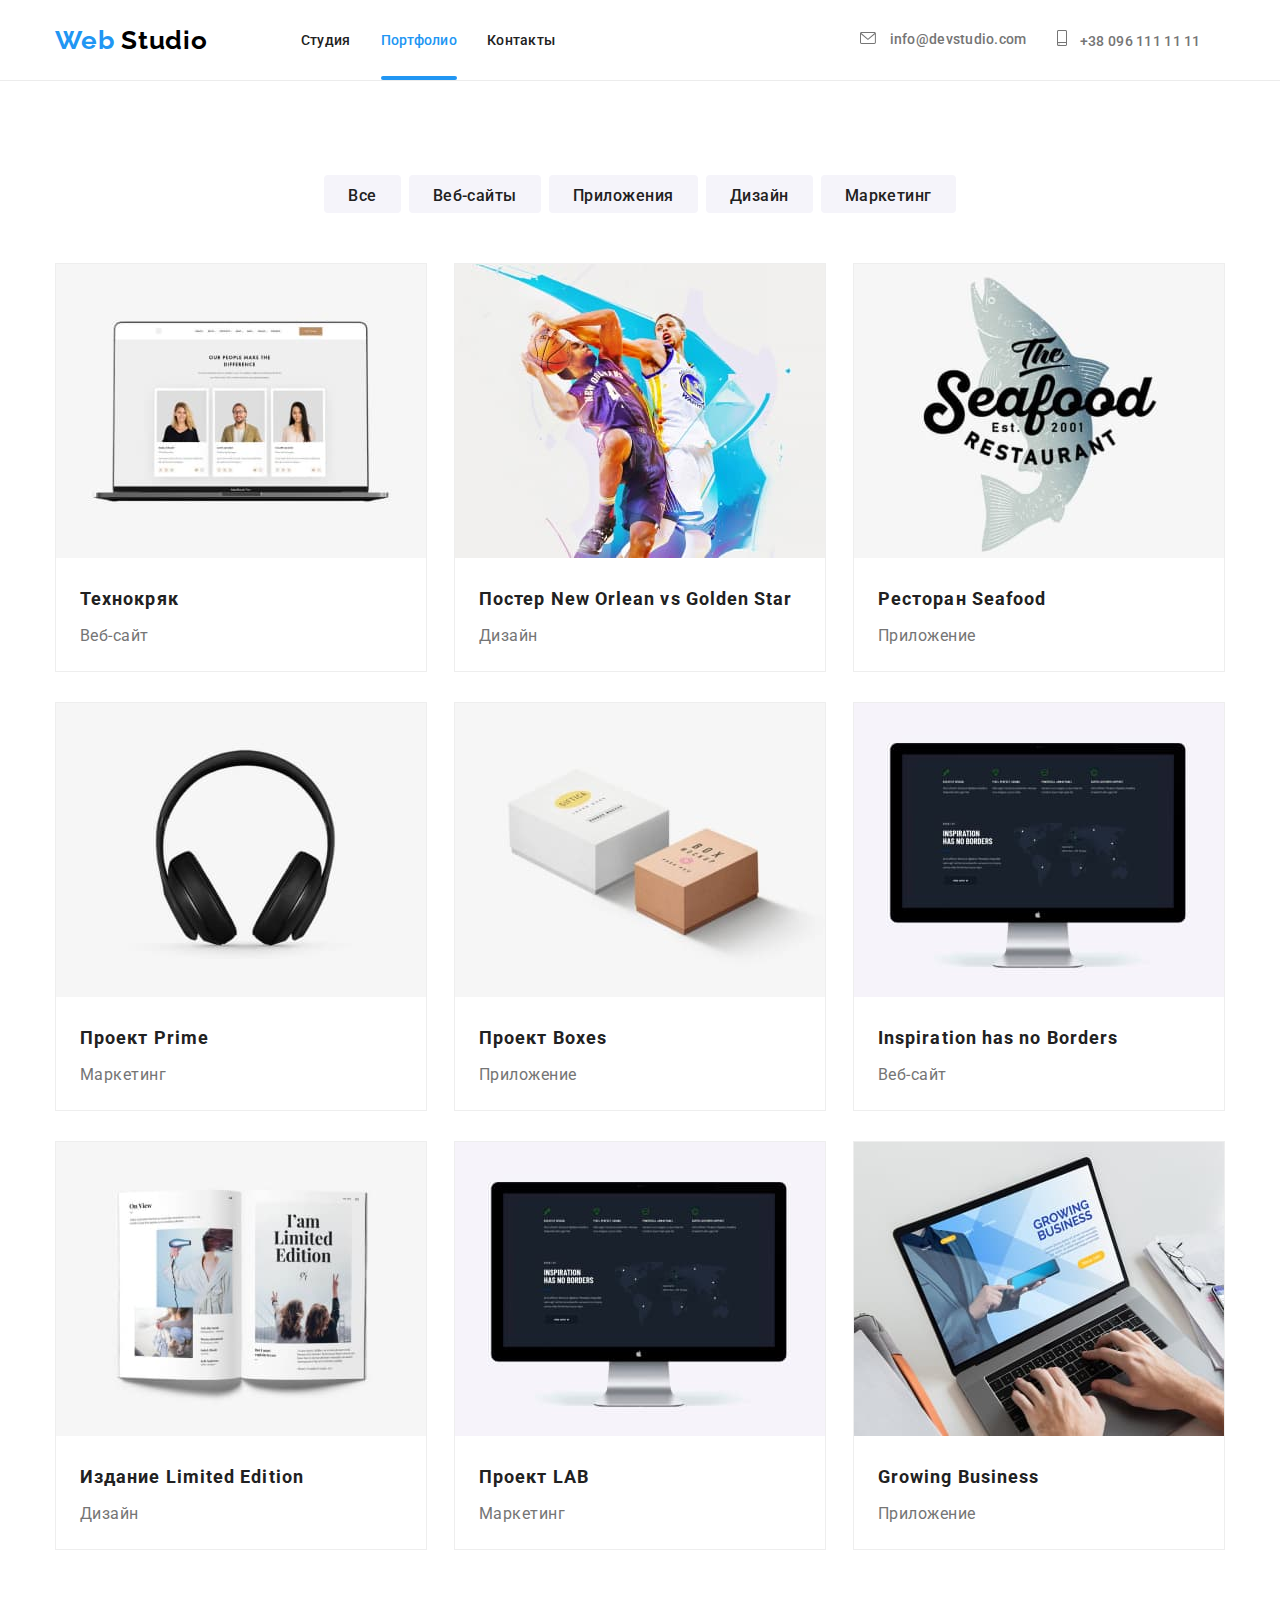
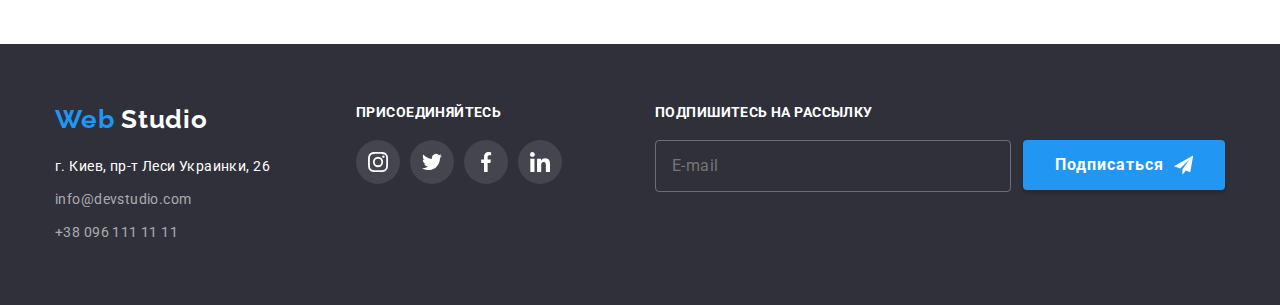
==== portfolio.html @ 508a21c5 "start" ====
<!DOCTYPE html>
<html lang="ru">
	<head>
		<meta charset="UTF-8" />
		<meta name="viewport" content="width=device-width, initial-scale=1.0" />
		<title>Портфолиоt</title>
		<link
			rel="stylesheet"
			href="https://cdnjs.cloudflare.com/ajax/libs/modern-normalize/1.0.0/modern-normalize.min.css"
		/>
		<link rel="preconnect" href="https://fonts.gstatic.com" />
		<link
			href="https://fonts.googleapis.com/css2?family=Raleway:wght@700&family=Roboto:wght@400;500;700;900&display=swap"
			rel="stylesheet"
		/>
		<link rel="stylesheet" href="./css/styles.css" />
	</head>
	<body>
		<header class="header">
			<div class="container">
				<nav class="navigation">
					<a class="logo link" href="/" lang="en">
						Web
						<span class="logo_black">Studio</span>
					</a>
					<ul class="menu_list list">
						<li class="menu_list_item">
							<a class="menu_list_link link" href="./index.html">Студия</a>
						</li>
						<li class="menu_list_item">
							<a class="menu_list_link active_link link" href="#">Портфолио</a>
						</li>
						<li class="menu_list_item">
							<a class="menu_list_link link" href="./index.html">Контакты</a>
						</li>
					</ul>
				</nav>
				<address class="address">
					<a class="contact_mail link" href="mailto:info@devstudio.com">
						<svg class="pic_envelope" width="16px" height="12px">
							<use href="./images_svg/sprite.svg#envelope"></use>
						</svg>
						info@devstudio.com
					</a>
					<a class="contact_tel link" href="tel:+380961111111">
						<svg class="pic_smartphone" width="10px" height="16px">
							<use href="./images_svg/sprite.svg#smartphone"></use>
						</svg>
						+38 096 111 11 11
					</a>
				</address>
			</div>
		</header>
		<main>
			<!--Фильтры-->
			<section class="filters">
				<div class="container">
					<h2 class="filters_title visually-hidden">Фильтры</h2>
					<div class="filters_buttons">
						<ul class="filters_list list">
							<li class="filter_name"><button class="button2" type="button">Все</button></li>
							<li class="filter_name"><button class="button2" type="button">Веб-сайты</button></li>
							<li class="filter_name"><button class="button2" type="button">Приложения</button></li>
							<li class="filter_name"><button class="button2" type="button">Дизайн</button></li>
							<li class="filter_name"><button class="button2" type="button">Маркетинг</button></li>
						</ul>
						<h2 class="visually-hidden">--Проекты--</h2>
						<ul class="project_list list">
							<li class="project_item">
								<a class="project_item_a" href="">
									<div class="image_box">
										<img class="project_image" src="./images_portfolio/tehnokrak.jpg" alt="Технокряк" />

										<p class="overlay">
											Технокряк это современная площадка распространения коронавируса. Компании используют эту платформу
											для цифрового шпионажа и атак на защищённые сервера конкурентов.
										</p>
									</div>
									<div class="proj_title">
										<h3 class="proj_name">Технокряк</h3>
										<p class="proj_description">Веб-сайт</p>
									</div>
								</a>
							</li>
							<li class="project_item">
								<a class="project_item_a" href="">
									<div class="image_box">
										<img
											class="project_image"
											src="./images_portfolio/new-orlean.jpg"
											alt="Постер New Orlean vs Golden Star"
										/>
										<p class="overlay">
											Технокряк это современная площадка распространения коронавируса. Компании используют эту платформу
											для цифрового шпионажа и атак на защищённые сервера конкурентов.
										</p>
									</div>

									<div class="proj_title">
										<h3 class="proj_name">Постер New Orlean vs Golden Star</h3>
										<p class="proj_description">Дизайн</p>
									</div>
								</a>
							</li>
							<li class="project_item">
								<a class="project_item_a" href="">
									<div class="image_box">
										<img class="project_image" src="./images_portfolio/Seafood.jpg" alt="Ресторан Seafood" />
										<p class="overlay">
											Технокряк это современная площадка распространения коронавируса. Компании используют эту платформу
											для цифрового шпионажа и атак на защищённые сервера конкурентов.
										</p>
									</div>
									<div class="proj_title">
										<h3 class="proj_name">Ресторан Seafood</h3>
										<p class="proj_description">Приложение</p>
									</div>
								</a>
							</li>
							<li class="project_item">
								<a class="project_item_a" href="">
									<div class="image_box">
										<img class="project_image" src="./images_portfolio/prime.jpg" alt="Проект Prime" />
										<p class="overlay">
											Технокряк это современная площадка распространения коронавируса. Компании используют эту платформу
											для цифрового шпионажа и атак на защищённые сервера конкурентов.
										</p>
									</div>
									<div class="proj_title">
										<h3 class="proj_name">Проект Prime</h3>
										<p class="proj_description">Маркетинг</p>
									</div>
								</a>
							</li>
							<li class="project_item">
								<a class="project_item_a" href="">
									<div class="image_box">
										<img class="project_image" src="./images_portfolio/boxes.jpg" alt="Проект Boxes" />
										<p class="overlay">
											Технокряк это современная площадка распространения коронавируса. Компании используют эту платформу
											для цифрового шпионажа и атак на защищённые сервера конкурентов.
										</p>
									</div>
									<div class="proj_title">
										<h3 class="proj_name">Проект Boxes</h3>
										<p class="proj_description">Приложение</p>
									</div>
								</a>
							</li>
							<li class="project_item">
								<a class="project_item_a" href="">
									<div class="image_box">
										<img
											class="project_image"
											src="./images_portfolio/inspiration.jpg"
											alt="Inspiration has no Borders"
										/>

										<p class="overlay">
											Технокряк это современная площадка распространения коронавируса. Компании используют эту платформу
											для цифрового шпионажа и атак на защищённые сервера конкурентов.
										</p>
									</div>
									<div class="proj_title">
										<h3 class="proj_name">Inspiration has no Borders</h3>
										<p class="proj_description">Веб-сайт</p>
									</div>
								</a>
							</li>
							<li class="project_item">
								<a class="project_item_a" href="">
									<div class="image_box">
										<img
											class="project_image"
											src="./images_portfolio/limited-edition.jpg"
											alt="Издание Limited Edition"
										/>

										<p class="overlay">
											Технокряк это современная площадка распространения коронавируса. Компании используют эту платформу
											для цифрового шпионажа и атак на защищённые сервера конкурентов.
										</p>
									</div>
									<div class="proj_title">
										<h3 class="proj_name">Издание Limited Edition</h3>
										<p class="proj_description">Дизайн</p>
									</div>
								</a>
							</li>
							<li class="project_item">
								<a class="project_item_a" href="">
									<div class="image_box">
										<img class="project_image" src="./images_portfolio/inspiration.jpg" alt="Проект LAB" />
										<p class="overlay">
											Технокряк это современная площадка распространения коронавируса. Компании используют эту платформу
											для цифрового шпионажа и атак на защищённые сервера конкурентов.
										</p>
									</div>
									<div class="proj_title">
										<h3 class="proj_name">Проект LAB</h3>
										<p class="proj_description">Маркетинг</p>
									</div>
								</a>
							</li>
							<li class="project_item">
								<a class="project_item_a" href="">
									<div class="image_box">
										<img class="project_image" src="./images_portfolio/growing-business.jpg" alt="Growing Business" />
										<p class="overlay">
											Технокряк это современная площадка распространения коронавируса. Компании используют эту платформу
											для цифрового шпионажа и атак на защищённые сервера конкурентов.
										</p>
									</div>
									<div class="proj_title">
										<h3 class="proj_name">Growing Business</h3>
										<p class="proj_description">Приложение</p>
									</div>
								</a>
							</li>
						</ul>
					</div>
				</div>
			</section>
		</main>
		<!--Footer-->
		<footer class="footer">
			<div class="container footer1">
				<div class="footer2">
					<a class="logo link" href="/" lang="en">
						Web
						<span class="logo_white">Studio</span>
					</a>
					<address class="address_footer">
						<p class="post_address">г. Киев, пр-т Леси Украинки, 26</p>
						<a class="footer_contact_mail link" href="mailto:info@devstudio.com">info@devstudio.com</a>
						<br />
						<a class="footer_contact_tel link" href="tel:+380961111111">+38 096 111 11 11</a>
					</address>
				</div>
				<div class="container footer_socials">
					<p class="contact_us">Присоединяйтесь</p>
					<ul class="footer_social_list list">
						<li class="social_item icon-instagram">
							<a class="link_social dark_bg" href="https://www.instagram.com/" aria-label="instagram">
								<svg class="icon_link">
									<use href="./images_svg/sprite.svg#instagram"></use>
								</svg>
							</a>
						</li>
						<li class="social_item icon-twitter">
							<a class="link_social dark_bg" href="https://twitter.com/?lang=ru" aria-label="twitter">
								<svg class="icon_link">
									<use href="./images_svg/sprite.svg#twitter"></use>
								</svg>
							</a>
						</li>
						<li class="social_item icon-facebook">
							<a class="link_social dark_bg" href="https://www.facebook.com/" aria-label="facebook">
								<svg class="icon_link">
									<use href="./images_svg/sprite.svg#facebook"></use>
								</svg>
							</a>
						</li>
						<li class="social_item icon-linkedin">
							<a
								class="link_social dark_bg"
								href="https://www.linkedin.com/authwall?trk=bf&trkInfo=AQFQU4GR1DfptQAAAXaBrENY4tUHcgxnQT-7zcfJdnDuVNA3asmFvfvqSu0NkFpVjfwIOHPbWcX_E11xOpwyYZSCx-Q_JW-6I7pPxdfFWjn7p-mJKkLdEw6dqwgr5nu7y8K1pEQ=&originalReferer=https://www.google.com/&sessionRedirect=https%3A%2F%2Fru.linkedin.com%2F"
								aria-label="linkedin"
							>
								<svg class="icon_link">
									<use href="./images_svg/sprite.svg#linkedin"></use>
								</svg>
							</a>
						</li>
					</ul>
				</div>
				<div class="container mail_input">
					<form>
						<p class="subscribe">Подпишитесь на рассылку</p>
						<div class="input_block">
							<input class="input" type="email" name="email" placeholder="E-mail" />

							<button type="button" class="button">
								Подписаться
								<svg class="icon_link" width="24" height="24">
									<use href="./images_svg/sprite.svg#icon_send"></use>
								</svg>
							</button>
						</div>
					</form>
				</div>
			</div>
		</footer>
	</body>
</html>
---- css/styles.css ----
/*font-family: "Raleway", sans-serif;
font-family: "Roboto", sans-serif; */

h1,
h2,
h3,
h4,
h5,
h6,
p {
	margin: 0;
	padding: 0;
}

ul {
	margin: 0;
	padding: 0;
}

:root {
	--main-font: "Roboto", sans-serif;
	--secondary-font: "Raleway", sans-serif;
	--accent-color: #2196f3;
}

body {
	font-family: var(--main-font);
	font-style: normal;
	font-size: 14px;
}

.link {
	font-style: normal;
	font-weight: 500;
	line-height: 1.14;
	letter-spacing: 0.02em;
	font-size: 14px;
	color: #212121;
	text-decoration: none;
	cursor: pointer;
	outline: none;
}

.list {
	list-style: none;
}

.img {
	display: block;
}

.container {
	width: 1200px;
	margin: 0 auto;
	padding: 0 15px;
}

.visually-hidden {
	position: absolute !important;
	clip: rect(1px 1px 1px 1px); /* IE6, IE7 */
	clip: rect(1px, 1px, 1px, 1px);
	padding: 0 !important;
	border: 0 !important;
	height: 1px !important;
	width: 1px !important;
	overflow: hidden;
}

/*==================   header   ==================*/
/* .header {
	border-bottom: 1px solid #ececec;
} */

.header::after {
	display: block;
	content: "";
	height: 1px;
	background-color: #ececec;
}

.header .container {
	display: flex;
	align-items: center;
	height: 80px;
}

.navigation {
	display: flex;
	align-items: center;
}

.menu_list {
	display: flex;
	margin-right: 305px;
}

.menu_list_item:not(:last-child),
.contact_mail {
	margin-right: 30px;
}

.menu_list_link {
	position: relative;
	overflow: hidden;

	transition: color 250ms cubic-bezier(0.4, 0, 0.2, 1);
}

.active_link::after {
	display: block;
	content: "";
	width: 100%;
	height: 4px;
	border-radius: 2px;
	background-color: var(--accent-color);
	position: absolute;
	bottom: -32px;
}

.pic_smartphone,
.pic_envelope {
	/* display: inline-block; */
	margin-right: 10px;
	fill: #757575;
	transition-property: fill;
	transition-duration: 250ms;
	transition-timing-function: cubic-bezier(0.4, 0, 0.2, 1);
}

.address {
	display: flex;
	align-items: center;
}

.header .logo {
	margin-right: 93px;
}

.logo {
	font-family: var(--secondary-font);
	font-weight: 700;
	font-size: 26px;
	line-height: 1.192;
	/* identical to box height */
	letter-spacing: 0.03em;
	color: var(--accent-color);
}

.logo_black {
	color: #000000;
}

.contact_mail,
.contact_tel {
	color: #757575;
	transition: color 250ms cubic-bezier(0.4, 0, 0.2, 1);
}

.active_link,
.menu_list_link:hover,
.menu_list_link:focus,
.contact_mail:hover,
.contact_mail:focus,
.contact_tel:hover,
.contact_tel:focus {
	color: var(--accent-color);
	outline: none;
}

.contact_mail:hover .pic_envelope,
.contact_mail:focus .pic_envelope,
.contact_tel:hover .pic_smartphone,
.contact_tel:focus .pic_smartphone {
	fill: var(--accent-color);
}
/*==================   END header   ==================*/

/*==================   HERO   ==================*/
.hero {
	min-height: 600px;
	max-width: 1600px;
	margin-left: auto;
	margin-right: auto;
	background-image: linear-gradient(to right, rgba(47, 48, 58, 0.4), rgba(47, 48, 58, 0.4)),
		url(../images/background.jpg);
	background-repeat: no-repeat;
	background-position: center;
	background-size: cover;
	background-color: #2f303a;
}

.hero_title {
	font-weight: 900;
	font-size: 44px;
	line-height: 1.36;
	/* or 136% */

	text-align: center;
	letter-spacing: 0.06em;
	text-transform: uppercase;
	color: #ffffff;

	padding-top: 200px;
}

.button {
	font-weight: 700;
	font-size: 16px;
	line-height: 1.87;
	/* identical to box height, or 187% */

	display: flex;
	align-items: center;
	margin: auto;
	margin-top: 30px;
	min-width: 200px;
	/* height: 50px; */
	letter-spacing: 0.06em;
	justify-content: center;
	color: #ffffff;
	padding: 10px 32px;

	background: var(--accent-color);
	box-shadow: 0px 4px 4px rgba(0, 0, 0, 0.15);
	border-radius: 4px;
	cursor: pointer;

	transition-property: background-color;
	transition-duration: 250ms;
	transition-timing-function: cubic-bezier(0.4, 0, 0.2, 1);
}

.button:hover,
.button:focus {
	background-color: #188ce8;
	outline: none;
}
/*==================   END HERO   ==================*/

/*==================   Features   ==================*/
.features {
	padding-top: 94px;
}

.features_list {
	display: flex;
	align-items: center;
}

.features_list_item {
	display: block;
	width: 270px;
}

.features_list_item:not(:last-child) {
	margin-right: 30px;
}

/* ======================картинки как background (помощью 
                  псевдоэлемента ::before     =================== */
/* 
.features_list_item::before {
	display: block;
	content: "";
	height: 120px;
	margin-bottom: 30px;
	background-size: 70px;
	background-repeat: no-repeat;
	background-position: center;
	background-color: #f5f4fa;
	border-radius: 4px;
}

.icon-antenna::before {
	background-image: url(../images_svg/antenna.svg);
}

.icon-clock::before {
	background-image: url(../images_svg/clock.svg);
}

.icon-diagram::before {
	background-image: url(../images_svg/diagram.svg);
}

.icon-astronaut::before {
	background-image: url(../images_svg/astronaut.svg);
} */

.features_item_pic {
	display: block;
	padding: 25px 100px;
	/* content: ""; */
	height: 120px;
	margin-bottom: 30px;
	/* background-size: 70px;
	background-repeat: no-repeat;
	background-position: center; */
	background-color: #f5f4fa;
	border-radius: 4px;
	justify-content: center;
}

.feature_pic {
	display: block;
	height: 70px;
	width: 70px;
	margin: 0;
}

.features_item_title {
	font-weight: 700;
	line-height: 1.143;
	letter-spacing: 0.03em;
	text-transform: uppercase;
	color: #212121;
}

.features_item_description {
	font-weight: 400;
	line-height: 1.71;
	/* or 171% */
	letter-spacing: 0.03em;
	color: #757575;
	margin-top: 10px;
}
/*==================   END Features   ==================*/

/*==================   ABOUT   ==================*/
.about {
	padding-top: 94px;
	padding-bottom: 94px;
	/* display: flex;
	align-items: center; */
}

.about_title {
	font-weight: 700;
	font-size: 36px;
	line-height: 1.167;
	text-align: center;
	letter-spacing: 0.03em;

	color: #212121;
}

.about_list {
	display: flex;
	align-items: center;
	margin-top: 50px;
}

.about_img {
	position: relative;
	flex-basis: calc((100%-60) / 3);
	/* 370px; */
	overflow: hidden;
}

.about_img:not(:last-child) {
	margin-right: 30px;
}

.label {
	display: block;
	width: 100%;
	padding-top: 27px;
	padding-bottom: 27px;
	background-color: rgba(47, 48, 58, 0.8);

	font-weight: 700;
	font-size: 14px;
	line-height: 1.143;
	text-align: center;
	letter-spacing: 0.03em;
	text-transform: uppercase;

	color: #ffffff;

	position: absolute;
	bottom: 0;
}
/*==================   END ABOUT   ==================*/

/*==================   OUR TEAM   ==================*/
.our_team {
	/* margin-top: 94px; */
	background: #f5f4fa;
	padding-top: 94px;
	padding-bottom: 94px;
}

.our_team_title {
	font-weight: 700;
	font-size: 36px;
	line-height: 1.167;
	text-align: center;
	letter-spacing: 0.03em;
	color: #212121;
	margin-bottom: 50px;
}

.our_team_list {
	display: flex;
}

.our_team_item {
	display: block;
	flex-basis: calc((100%-90) / 4);
	background: #ffffff;
	box-shadow: 0px 1px 3px rgba(0, 0, 0, 0.12), 0px 1px 1px rgba(0, 0, 0, 0.14), 0px 2px 1px rgba(0, 0, 0, 0.2);
	border-radius: 0px 0px 4px 4px;
}

.our_team_item:not(:last-child) {
	margin-right: 30px;
}

.our_team_person,
.our_team_profession {
	font-weight: 500;
	font-size: 16px;
	line-height: 1.1875;
	/* identical to box height */
	text-align: center;
	letter-spacing: 0.03em;
	color: #212121;
	margin-top: 30px;
}

.our_team_profession {
	font-weight: 400;
	color: #757575;
	margin-top: 10px;
}

.social_list {
	display: flex;
	margin: 16px 32px 30px;
	justify-content: space-between;
}

.link_social {
	display: flex;
	justify-content: center;
	align-items: center;
	width: 44px;
	height: 44px;
	/* color: #afb1b8; */
	background-color: #ffffff;
	/* border: none; */
	border-radius: 50%;
	/* cursor: pointer; */
	transition-property: background-color;
	transition-duration: 250ms;
	transition-timing-function: cubic-bezier(0.4, 0, 0.2, 1);
}

.icon_link {
	/* display: block; */
	height: 20px;
	width: 20px;
	fill: #afb1b8;
	transition-property: fill;
	transition-duration: 250ms;
	transition-timing-function: cubic-bezier(0.4, 0, 0.2, 1);
}

.link_social:hover,
.link_social:focus {
	background-color: var(--accent-color);
	outline: none;
}

.link_social:hover .icon_link,
.link_social:focus .icon_link {
	fill: #ffffff;
	outline: none;
}
/*==================   END OUR TEAM   ==================*/

/*==================   CLIENTS   ==================*/
.clients {
	padding-top: 94px;
	padding-bottom: 94px;
	/* display: flex;
	align-items: center; */
}

.clients_title {
	font-weight: 700;
	font-size: 36px;
	line-height: 1.167;
	text-align: center;
	letter-spacing: 0.03em;
	color: #212121;
}

.clients_list {
	display: flex;
	/* align-items: center; */
	margin-top: 50px;
	justify-content: space-between;
}

.link_client {
	display: flex;
	justify-content: center;
	align-items: center;
	width: 170px;
	height: 90px;
	border: 1px solid #afb1b8;
	border-radius: 4px;
	background-color: #ffffff;

	transition-property: border;
	transition-duration: 250ms;
	transition-timing-function: cubic-bezier(0.4, 0, 0.2, 1);
}

.icon_client {
	display: block;
	fill: #afb1b8;

	transition-property: fill;
	transition-duration: 250ms;
	transition-timing-function: cubic-bezier(0.4, 0, 0.2, 1);
}

.link_client:hover,
.link_client:focus {
	border: 1px solid var(--accent-color);
	outline: none;
}

.link_client:hover .icon_client,
.link_client:focus .icon_client {
	fill: var(--accent-color);
	outline: none;
}
/*==================   END ABOUT   ==================*/

/*==================   FOOTER   ==================*/

.logo_white {
	color: #ffffff;
}

.footer {
	background: #2f303a;
	max-width: 1600px;
	/*	padding-left: 15px;
	padding-right: 15px; */
}

.footer1 {
	display: flex;
	min-width: 1200px;
	padding-left: 15px;
	padding-right: 15px;
	font-weight: 400;
	letter-spacing: 0.03em;
	padding-top: 60px;
	padding-bottom: 60px;
}

.footer2 {
	display: block;
	width: 231px;
}

.address_footer {
	display: block;
}
.post_address {
	font-style: normal;
	line-height: 1.71;
	color: #ffffff;
	margin: 20px 0 0 0;
}
.footer_contact_mail,
.footer_contact_tel {
	display: inline-block;
	font-style: normal;
	font-weight: 400;
	letter-spacing: 0.03em;
	line-height: 1.71;
	color: rgba(255, 255, 255, 0.6);
	margin-top: 9px;
}

.footer_socials {
	display: block;
	width: 206px;
	padding: 0;
	margin-left: 70px;
	/* outline: cyan solid 1px; */
}

.footer_social_list {
	display: flex;
	margin-top: 20px;
	/* outline: #000000 solid 1px; */
	list-style: none;
	height: 44px;
	justify-content: space-between;
}

.dark_bg {
	background-color: rgba(255, 255, 255, 0.1);
	transition-property: background-color;
	transition-duration: 250ms;
	transition-timing-function: cubic-bezier(0.4, 0, 0.2, 1);
}

.dark_bg:hover,
.dark_bg:focus {
	background-color: var(--accent-color);
	outline: none;
}

.dark_bg .icon_link,
.dark_bg:focus .icon_link,
.dark_bg:hover .icon_link {
	fill: #ffffff;
	outline: none;
}

.contact_us {
	display: inline-block;
	font-weight: 700;
	font-size: 14px;
	line-height: 1.143;
	letter-spacing: 0.03em;
	text-transform: uppercase;
	color: #ffffff;
}

.mail_input {
	display: block;
	width: 570px;
	padding: 0;
	margin: 0;
}

.subscribe {
	display: inline-block;
	font-weight: 700;
	font-size: 14px;
	line-height: 1.143;
	letter-spacing: 0.03em;
	text-transform: uppercase;
	color: #ffffff;
}
.input_block {
	display: flex;
}
.input {
	/* display: block; */
	box-sizing: border-box;
	width: 358px;
	padding-top: 15px;
	padding-bottom: 15px;
	padding-left: 16px;
	margin-top: 20px;
	margin-right: 12px;
	background-color: transparent;
	border: 1px solid rgba(255, 255, 255, 0.3);
	border-radius: 4px;
	font-weight: normal;
	font-size: 16px;
	line-height: 1.25;
	/* identical to box height, or 125% */
	align-items: center;
	letter-spacing: 0.03em;

	color: rgba(255, 255, 255, 0.6);
	/* display: flex; */
	/* filter: drop-shadow(0px 4px 4px rgba(0, 0, 0, 0.15)); */
}
/* 
transition-property: fill;
	transition-duration: 250ms;
	transition-timing-function: cubic-bezier(0.4, 0, 0.2, 1);
} */

.mail_input .button {
	display: flexbox;
	margin-top: 20px;
	border: transparent;
	box-shadow: 0px 4px 4px rgba(0, 0, 0, 0.15);
}

.button .icon_link {
	display: block;
	margin-left: 10px;
	/* height: 24px;
	width: 24px; */
	fill: #ffffff;

	/* transition-property: fill;
	transition-duration: 250ms;
	transition-timing-function: cubic-bezier(0.4, 0, 0.2, 1); */
}
/*==================   END OF FOOTER   ==================*/

/*==================   BACKDROP   ==================*/

.backdrop {
	position: fixed;
	left: 0;
	top: 0;
	width: 100%;
	height: 100%;
	background-color: rgba(0, 0, 0, 0.1);
	transition: all 500ms linear;
}
.backdrop.is-hidden {
	transition: all 500ms linear 500ms;
}

.backdrop.is-hidden .modal {
	transform: translate(0) scale(0);
	transition: transform 1000ms linear 0ms;
}

.modal {
	position: absolute;
	top: 50%;
	left: 50%;
	transform: translate(-50%, -50%) scale(1);
	width: 528px;
	min-height: 581px;
	z-index: 100;
	background-color: #fff;
	padding: 40px;
	transition: transform 1000ms linear 500ms;
}

.btn-close {
	position: absolute;
	top: 8px;
	right: 8px;
	width: 30px;
	height: 30px;
	padding: 0;
	background-color: #fff;
	border: 1px solid rgba(0, 0, 0, 0.1);
	border-radius: 50%;
	cursor: pointer;
}

.icon_close {
	fill: rgba(0, 0, 0);
}

.is-hidden {
	opacity: 0;
	visibility: hidden;
	pointer-events: none;
}

.modal_form {
	display: flex;
	flex-direction: column;
}

.modal_form_input-block {
	position: relative;
	display: block;
	margin-top: 4px;
}

.modal_form-input {
	width: 100%;
	height: 40px;
	border: 1px solid rgba(33, 33, 33, 0.2);
	border-radius: 4px;
	padding-left: 42px;

	transition-property: border-color;
	transition-duration: 250ms;
	transition-timing-function: cubic-bezier(0.4, 0, 0.2, 1);
}

.modal_form-label {
	margin-bottom: 10px;
	font-weight: 400;
	font-size: 12px;
	line-height: 1.167;
	/* identical to box height */

	letter-spacing: 0.01em;

	color: #757575;
}

.modal_form-title {
	font-weight: bold;
	line-height: 23px;
	text-align: center;
	letter-spacing: 0.03em;
	font-size: 20px;
	color: #212121;
	margin-bottom: 12px;
}

.icon_modal {
	position: absolute;
	top: 50%;
	transform: translateY(-50%);
	left: 12px;
	display: block;
	width: 18px;
	height: 18px;
	fill: #212121;

	transition-property: fill;
	transition-duration: 250ms;
	transition-timing-function: cubic-bezier(0.4, 0, 0.2, 1);
}

.modal_form_comments {
	height: 120px;
	width: 100%;
	border: 1px solid rgba(33, 33, 33, 0.2);
	border-radius: 4px;
	padding: 12px 16px;
	margin-top: 4px;
	resize: none;
	outline: none;

	transition-property: border-color;
	transition-duration: 250ms;
	transition-timing-function: cubic-bezier(0.4, 0, 0.2, 1);
}

.modal_form_comments::placeholder {
	font-weight: normal;
	font-size: 14px;
	line-height: 1.143;
	letter-spacing: 0.01em;

	color: rgba(117, 117, 117, 0.5);
}

/* .modal_form-input:hover, */
.modal_form-input:focus,
.modal_form_comments:focus {
	outline: none;
	border-color: var(--accent-color);
}

/* .modal_form-input:hover + .icon_modal, */
.modal_form-input:focus + .icon_modal {
	fill: var(--accent-color);
}

/* .modal_form-label:last-child {
	margin-bottom: 20px;
} */

.modal_form-policy-text::before {
	display: inline-block;
	content: "";
	width: 16px;
	height: 15px;
	border: 1px solid #212121;
	border-radius: 2px;
	margin-right: 8px;

	transition-property: all;
	transition-duration: 250ms;
	transition-timing-function: cubic-bezier(0.4, 0, 0.2, 1);
}

.modal_form-policy:checked + .modal_form-policy-text::before {
	/* background-color: var(--accent-color); */
	border: transparent;
	background-image: url(../images_svg/icon_check.svg);
}

.modal_form-policy-text {
	display: flex;
	align-items: center;
	justify-content: center;
	font-weight: 400;
	font-size: 14px;
	line-height: 1.71;
	/* identical to box height, or 171% */
	letter-spacing: 0.03em;
	color: #757575;
	margin-bottom: 30px;
	margin-top: 10px;
}

.modal_form-policy-link {
	color: var(--accent-color);
	text-decoration: none;
	position: relative;
}

.modal_form-policy-link::after {
	display: block;
	content: "";
	width: 100%;
	height: 1px;
	/* border-radius: 2px; */
	background-color: var(--accent-color);
	position: absolute;
	bottom: 4px;
}

.modal_form-btn {
	font-weight: 700;
	font-size: 16px;
	line-height: 1.87;
	/* identical to box height, or 187% */

	display: block;
	align-items: center;
	margin: 0 auto;
	min-width: 200px;
	/* height: 50px; */
	letter-spacing: 0.06em;
	justify-content: center;
	color: #ffffff;
	padding: 10px 55px;

	background: var(--accent-color);
	box-shadow: 0px 4px 4px rgba(0, 0, 0, 0.15);
	border-radius: 4px;
	border-color: transparent;
	cursor: pointer;

	transition-property: background-color;
	transition-duration: 250ms;
	transition-timing-function: cubic-bezier(0.4, 0, 0.2, 1);
}

.modal_form-btn:hover,
.modal_form-btn:focus,
.modal_form-btn:active {
	background-color: #188ce8;
	border-color: transparent;
	outline: none;
}

/*==================   END OF BACKDROP   ==================*/

/*==================   PORTFOLIO   ==================*/

/*==================   FILTERS   ==================*/

.filters .container {
	padding-top: 94px;
	padding-bottom: 94px;
}

.filters_list {
	display: flex;
	justify-content: center;
	align-items: center;
}

.filter_name:not(:last-child) {
	margin-right: 8px;
}

.button2 {
	font-weight: 500;
	font-size: 16px;
	line-height: 1.62;
	/* identical to box height, or 162% */
	text-align: center;
	letter-spacing: 0.03em;
	color: #212121;

	margin: auto;
	height: 38px;
	padding: 6px 22px;

	background-color: #f5f4fa;
	border-radius: 4px;
	border-color: transparent;
	cursor: pointer;

	/* transition-property: background-color, color;
	transition-duration: 250ms;
	transition-timing-function: cubic-bezier(0.4, 0, 0.2, 1); */

	transition: all 250ms cubic-bezier(0.4, 0, 0.2, 1);
}

.button2:hover,
.button2:focus {
	background-color: var(--accent-color);
	color: #ffffff;
	outline: none;
}

.project_list {
	margin-top: 50px;
	display: flex;
	flex-wrap: wrap;
	justify-content: space-between;
	/* align-content: center; */
	align-items: center;
}

.project_item {
	display: block;
	flex-basis: calc(100% - 60px) / 3;
	padding: 0;
	margin-bottom: 30px;
	background: #ffffff;
	border: 1px solid #eeeeee;
	text-decoration: none;
	cursor: pointer;
	/* transition-property: box-shadow;
	transition-duration: 250ms;
	transition-timing-function: cubic-bezier(0.4, 0, 0.2, 1); */
	transition: box-shadow 250ms cubic-bezier(0.4, 0, 0.2, 1);
}

.project_item_a {
	display: block;
	text-decoration: none;
}

.project_item:nth-last-child(-n + 3) {
	margin-bottom: 0;
}

.project_item_a:focus,
.project_item:hover {
	box-shadow: 0px 1px 1px rgba(0, 0, 0, 0.12), 0px 4px 4px rgba(0, 0, 0, 0.06), 1px 4px 6px rgba(0, 0, 0, 0.16);
	outline: none;
}

.image_box {
	display: block;
	width: max-content;
	position: relative;
	overflow: hidden;
}

.proj_title {
	display: block;
	padding: 20px 24px;
	z-index: 1;
}

.proj_name {
	font-weight: bold;
	font-size: 18px;
	line-height: 2;
	letter-spacing: 0.06em;
	color: #212121;
}

.proj_description {
	font-weight: 400;
	font-size: 16px;
	line-height: 1.87;
	/* identical to box height, or 187% */

	letter-spacing: 0.03em;
	color: #757575;
	margin-top: 4px;
}

.project_item:hover .overlay,
.project_item_a:focus .overlay {
	transform: translateY(0);
	outline: none;
}

.overlay {
	position: absolute;
	width: 100%;
	height: 100%;
	top: 0px;
	left: 0px;

	transform: translateY(105%);
	transition: transform 250ms linear;
}

.overlay {
	padding: 63px 24px;
	font-weight: 400;
	font-size: 18px;
	line-height: 1.56;
	/* or 156% */
	letter-spacing: 0.03em;
	color: #ffffff;
	background-color: rgba(33, 150, 243, 0.9);
}
/*==================  END OF FILTERS   ==================*/

/*==================   END OF PORTFOLIO   ==================*/
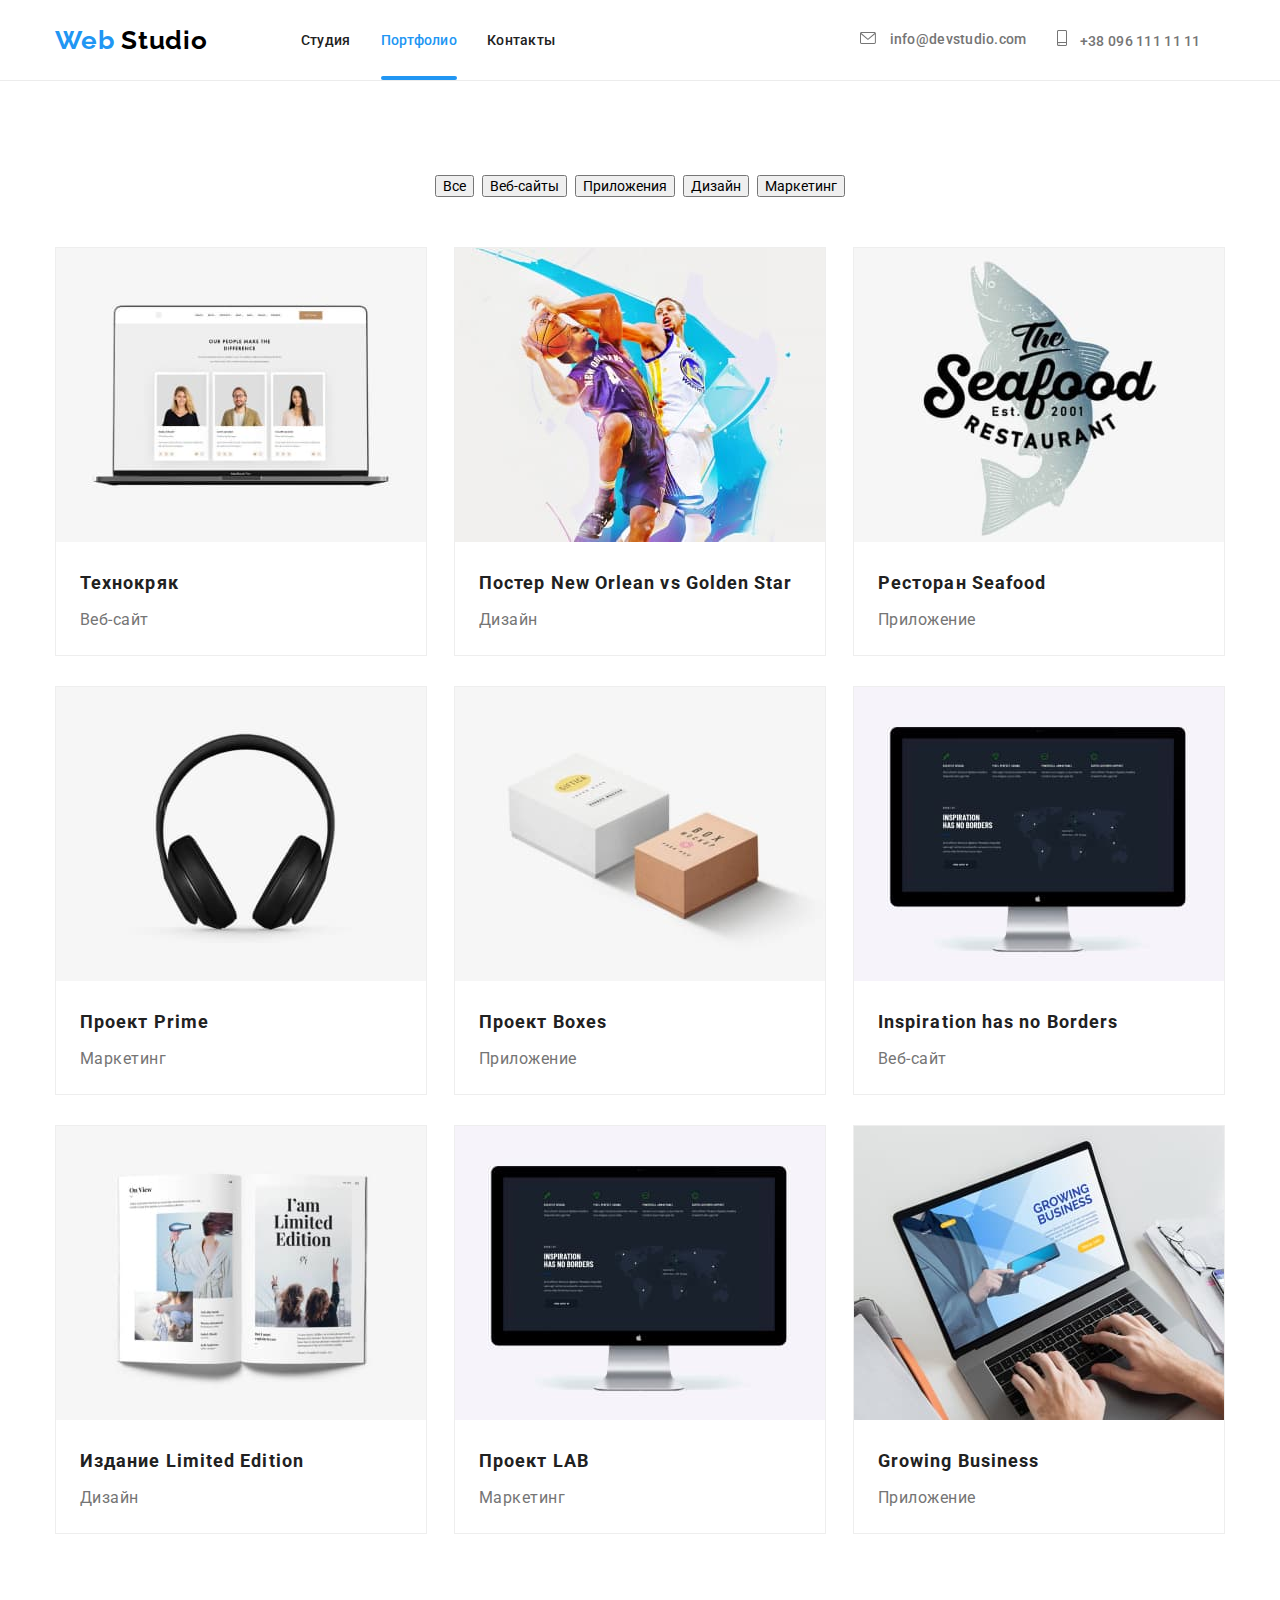
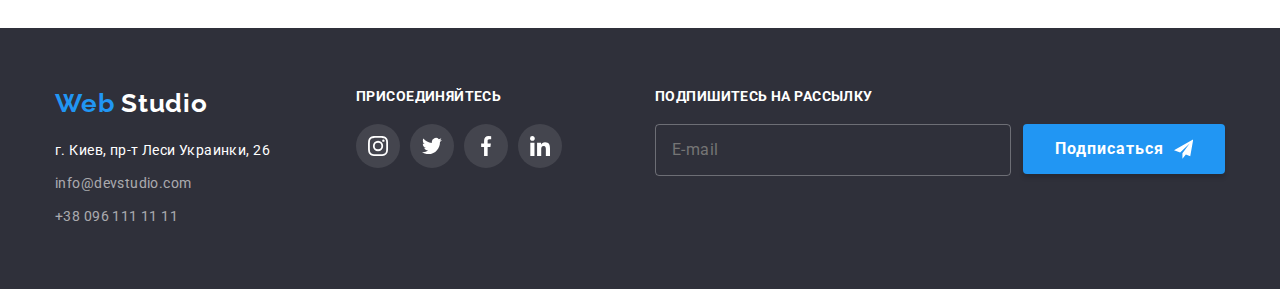
==== commit ab3898c4: "scss-files" ====
--- a/portfolio.html
+++ b/portfolio.html
@@ -13,7 +13,7 @@
 			href="https://fonts.googleapis.com/css2?family=Raleway:wght@700&family=Roboto:wght@400;500;700;900&display=swap"
 			rel="stylesheet"
 		/>
-		<link rel="stylesheet" href="./css/styles.css" />
+		<link rel="stylesheet" href="./css/main.min.css" />
 	</head>
 	<body>
 		<header class="header">
--- a/css/main.min.css
+++ b/css/main.min.css
@@ -0,0 +1,2 @@
+.visually-hidden{position:absolute !important;clip:rect(1px 1px 1px 1px);clip:rect(1px, 1px, 1px, 1px);padding:0 !important;border:0 !important;height:1px !important;width:1px !important;overflow:hidden}:root{--main-font: "Roboto", sans-serif;--secondary-font: "Raleway", sans-serif;--accent-color: #2196f3}h1,h2,h3,h4,h5,h6,p{margin:0;padding:0}ul{margin:0;padding:0}body{font-family:var(--main-font);font-style:normal;font-size:14px}.link{font-style:normal;font-weight:500;line-height:1.14;letter-spacing:0.02em;font-size:14px;color:#212121;text-decoration:none;cursor:pointer;outline:none}.list{list-style:none}.img{display:block}.container{width:1200px;margin:0 auto;padding:0 15px}.button{font-weight:700;font-size:16px;line-height:1.87;display:flex;align-items:center;margin:auto;margin-top:30px;min-width:200px;letter-spacing:0.06em;justify-content:center;color:#ffffff;padding:10px 32px;background:var(--accent-color);box-shadow:0px 4px 4px rgba(0,0,0,0.15);border-radius:4px;cursor:pointer;transition-property:background-color;transition-duration:250ms;transition-timing-function:cubic-bezier(0.4, 0, 0.2, 1)}.button:hover,.button:focus{background-color:#188ce8;outline:none}.social_list{display:flex;margin:16px 32px 30px;justify-content:space-between}.link_social{display:flex;justify-content:center;align-items:center;width:44px;height:44px;background-color:#ffffff;border-radius:50%;transition-property:background-color;transition-duration:250ms;transition-timing-function:cubic-bezier(0.4, 0, 0.2, 1)}.icon_link{height:20px;width:20px;fill:#afb1b8;transition-property:fill;transition-duration:250ms;transition-timing-function:cubic-bezier(0.4, 0, 0.2, 1)}.link_social:hover,.link_social:focus{background-color:var(--accent-color);outline:none}.link_social:hover .icon_link,.link_social:focus .icon_link{fill:#ffffff;outline:none}.overlay{position:absolute;width:100%;height:100%;top:0px;left:0px;transform:translateY(105%);transition:transform 250ms linear}.overlay{padding:63px 24px;font-weight:400;font-size:18px;line-height:1.56;letter-spacing:0.03em;color:#ffffff;background-color:rgba(33,150,243,0.9)}.header::after{display:block;content:"";height:1px;background-color:#ececec}.header .container{display:flex;align-items:center;height:80px}.navigation{display:flex;align-items:center}.menu_list{display:flex;margin-right:305px}.menu_list_item:not(:last-child),.contact_mail{margin-right:30px}.menu_list_link{position:relative;overflow:hidden;transition:color 250ms cubic-bezier(0.4, 0, 0.2, 1)}.active_link::after{display:block;content:"";width:100%;height:4px;border-radius:2px;background-color:var(--accent-color);position:absolute;bottom:-32px}.pic_smartphone,.pic_envelope{margin-right:10px;fill:#757575;transition-property:fill;transition-duration:250ms;transition-timing-function:cubic-bezier(0.4, 0, 0.2, 1)}.address{display:flex;align-items:center}.header .logo{margin-right:93px}.logo{font-family:var(--secondary-font);font-weight:700;font-size:26px;line-height:1.192;letter-spacing:0.03em;color:var(--accent-color)}.logo_black{color:#000000}.contact_mail,.contact_tel{color:#757575;transition:color 250ms cubic-bezier(0.4, 0, 0.2, 1)}.active_link,.menu_list_link:hover,.menu_list_link:focus,.contact_mail:hover,.contact_mail:focus,.contact_tel:hover,.contact_tel:focus{color:var(--accent-color);outline:none}.contact_mail:hover .pic_envelope,.contact_mail:focus .pic_envelope,.contact_tel:hover .pic_smartphone,.contact_tel:focus .pic_smartphone{fill:var(--accent-color)}.hero{min-height:600px;max-width:1600px;margin-left:auto;margin-right:auto;background-image:linear-gradient(to right, rgba(47,48,58,0.4), rgba(47,48,58,0.4)),url(../images/background.jpg);background-repeat:no-repeat;background-position:center;background-size:cover;background-color:#2f303a}.hero_title{font-weight:900;font-size:44px;line-height:1.36;text-align:center;letter-spacing:0.06em;text-transform:uppercase;color:#ffffff;padding-top:200px}.features{padding-top:94px}.features_list{display:flex;align-items:center}.features_list_item{display:block;width:270px}.features_list_item:not(:last-child){margin-right:30px}.features_item_pic{display:block;padding:25px 100px;height:120px;margin-bottom:30px;background-color:#f5f4fa;border-radius:4px;justify-content:center}.feature_pic{display:block;height:70px;width:70px;margin:0}.features_item_title{font-weight:700;line-height:1.143;letter-spacing:0.03em;text-transform:uppercase;color:#212121}.features_item_description{font-weight:400;line-height:1.71;letter-spacing:0.03em;color:#757575;margin-top:10px}.about{padding-top:94px;padding-bottom:94px}.about_title{font-weight:700;font-size:36px;line-height:1.167;text-align:center;letter-spacing:0.03em;color:#212121}.about_list{display:flex;align-items:center;margin-top:50px}.about_img{position:relative;flex-basis:calc((100%-60) / 3);overflow:hidden}.about_img:not(:last-child){margin-right:30px}.label{display:block;width:100%;padding-top:27px;padding-bottom:27px;background-color:rgba(47,48,58,0.8);font-weight:700;font-size:14px;line-height:1.143;text-align:center;letter-spacing:0.03em;text-transform:uppercase;color:#ffffff;position:absolute;bottom:0}.our_team{background:#f5f4fa;padding-top:94px;padding-bottom:94px}.our_team_title{font-weight:700;font-size:36px;line-height:1.167;text-align:center;letter-spacing:0.03em;color:#212121;margin-bottom:50px}.our_team_list{display:flex}.our_team_item{display:block;flex-basis:calc((100%-90) / 4);background:#ffffff;box-shadow:0px 1px 3px rgba(0,0,0,0.12),0px 1px 1px rgba(0,0,0,0.14),0px 2px 1px rgba(0,0,0,0.2);border-radius:0px 0px 4px 4px}.our_team_item:not(:last-child){margin-right:30px}.our_team_person,.our_team_profession{font-weight:500;font-size:16px;line-height:1.1875;text-align:center;letter-spacing:0.03em;color:#212121;margin-top:30px}.our_team_profession{font-weight:400;color:#757575;margin-top:10px}.clients{padding-top:94px;padding-bottom:94px}.clients_title{font-weight:700;font-size:36px;line-height:1.167;text-align:center;letter-spacing:0.03em;color:#212121}.clients_list{display:flex;margin-top:50px;justify-content:space-between}.link_client{display:flex;justify-content:center;align-items:center;width:170px;height:90px;border:1px solid #afb1b8;border-radius:4px;background-color:#ffffff;transition-property:border;transition-duration:250ms;transition-timing-function:cubic-bezier(0.4, 0, 0.2, 1)}.icon_client{display:block;fill:#afb1b8;transition-property:fill;transition-duration:250ms;transition-timing-function:cubic-bezier(0.4, 0, 0.2, 1)}.link_client:hover,.link_client:focus{border:1px solid var(--accent-color);outline:none}.link_client:hover .icon_client,.link_client:focus .icon_client{fill:var(--accent-color);outline:none}.logo_white{color:#ffffff}.footer{background:#2f303a;max-width:1600px}.footer1{display:flex;min-width:1200px;padding-left:15px;padding-right:15px;font-weight:400;letter-spacing:0.03em;padding-top:60px;padding-bottom:60px}.footer2{display:block;width:231px}.address_footer{display:block}.post_address{font-style:normal;line-height:1.71;color:#ffffff;margin:20px 0 0 0}.footer_contact_mail,.footer_contact_tel{display:inline-block;font-style:normal;font-weight:400;letter-spacing:0.03em;line-height:1.71;color:rgba(255,255,255,0.6);margin-top:9px}.footer_socials{display:block;width:206px;padding:0;margin-left:70px}.footer_social_list{display:flex;margin-top:20px;list-style:none;height:44px;justify-content:space-between}.dark_bg{background-color:rgba(255,255,255,0.1);transition-property:background-color;transition-duration:250ms;transition-timing-function:cubic-bezier(0.4, 0, 0.2, 1)}.dark_bg:hover,.dark_bg:focus{background-color:var(--accent-color);outline:none}.dark_bg .icon_link,.dark_bg:focus .icon_link,.dark_bg:hover .icon_link{fill:#ffffff;outline:none}.contact_us{display:inline-block;font-weight:700;font-size:14px;line-height:1.143;letter-spacing:0.03em;text-transform:uppercase;color:#ffffff}.mail_input{display:block;width:570px;padding:0;margin:0}.subscribe{display:inline-block;font-weight:700;font-size:14px;line-height:1.143;letter-spacing:0.03em;text-transform:uppercase;color:#ffffff}.input_block{display:flex}.input{box-sizing:border-box;width:358px;padding-top:15px;padding-bottom:15px;padding-left:16px;margin-top:20px;margin-right:12px;background-color:transparent;border:1px solid rgba(255,255,255,0.3);border-radius:4px;font-weight:normal;font-size:16px;line-height:1.25;align-items:center;letter-spacing:0.03em;color:rgba(255,255,255,0.6)}.mail_input .button{display:flexbox;margin-top:20px;border:transparent;box-shadow:0px 4px 4px rgba(0,0,0,0.15)}.button .icon_link{display:block;margin-left:10px;fill:#ffffff}.filters .container{padding-top:94px;padding-bottom:94px}.filters_list{display:flex;justify-content:center;align-items:center}.filter_name:not(:last-child){margin-right:8px}.project_list{margin-top:50px;display:flex;flex-wrap:wrap;justify-content:space-between;align-items:center}.project_item{display:block;flex-basis:calc(100% - 60px)/3;padding:0;margin-bottom:30px;background:#ffffff;border:1px solid #eeeeee;text-decoration:none;cursor:pointer;transition:box-shadow 250ms cubic-bezier(0.4, 0, 0.2, 1)}.project_item_a{display:block;text-decoration:none}.project_item:nth-last-child(-n+3){margin-bottom:0}.project_item_a:focus,.project_item:hover{box-shadow:0px 1px 1px rgba(0,0,0,0.12),0px 4px 4px rgba(0,0,0,0.06),1px 4px 6px rgba(0,0,0,0.16);outline:none}.image_box{display:block;width:max-content;position:relative;overflow:hidden}.proj_title{display:block;padding:20px 24px;z-index:1}.proj_name{font-weight:bold;font-size:18px;line-height:2;letter-spacing:0.06em;color:#212121}.proj_description{font-weight:400;font-size:16px;line-height:1.87;letter-spacing:0.03em;color:#757575;margin-top:4px}.project_item:hover .overlay,.project_item_a:focus .overlay{transform:translateY(0);outline:none}
+/*# sourceMappingURL=main.min.css.map */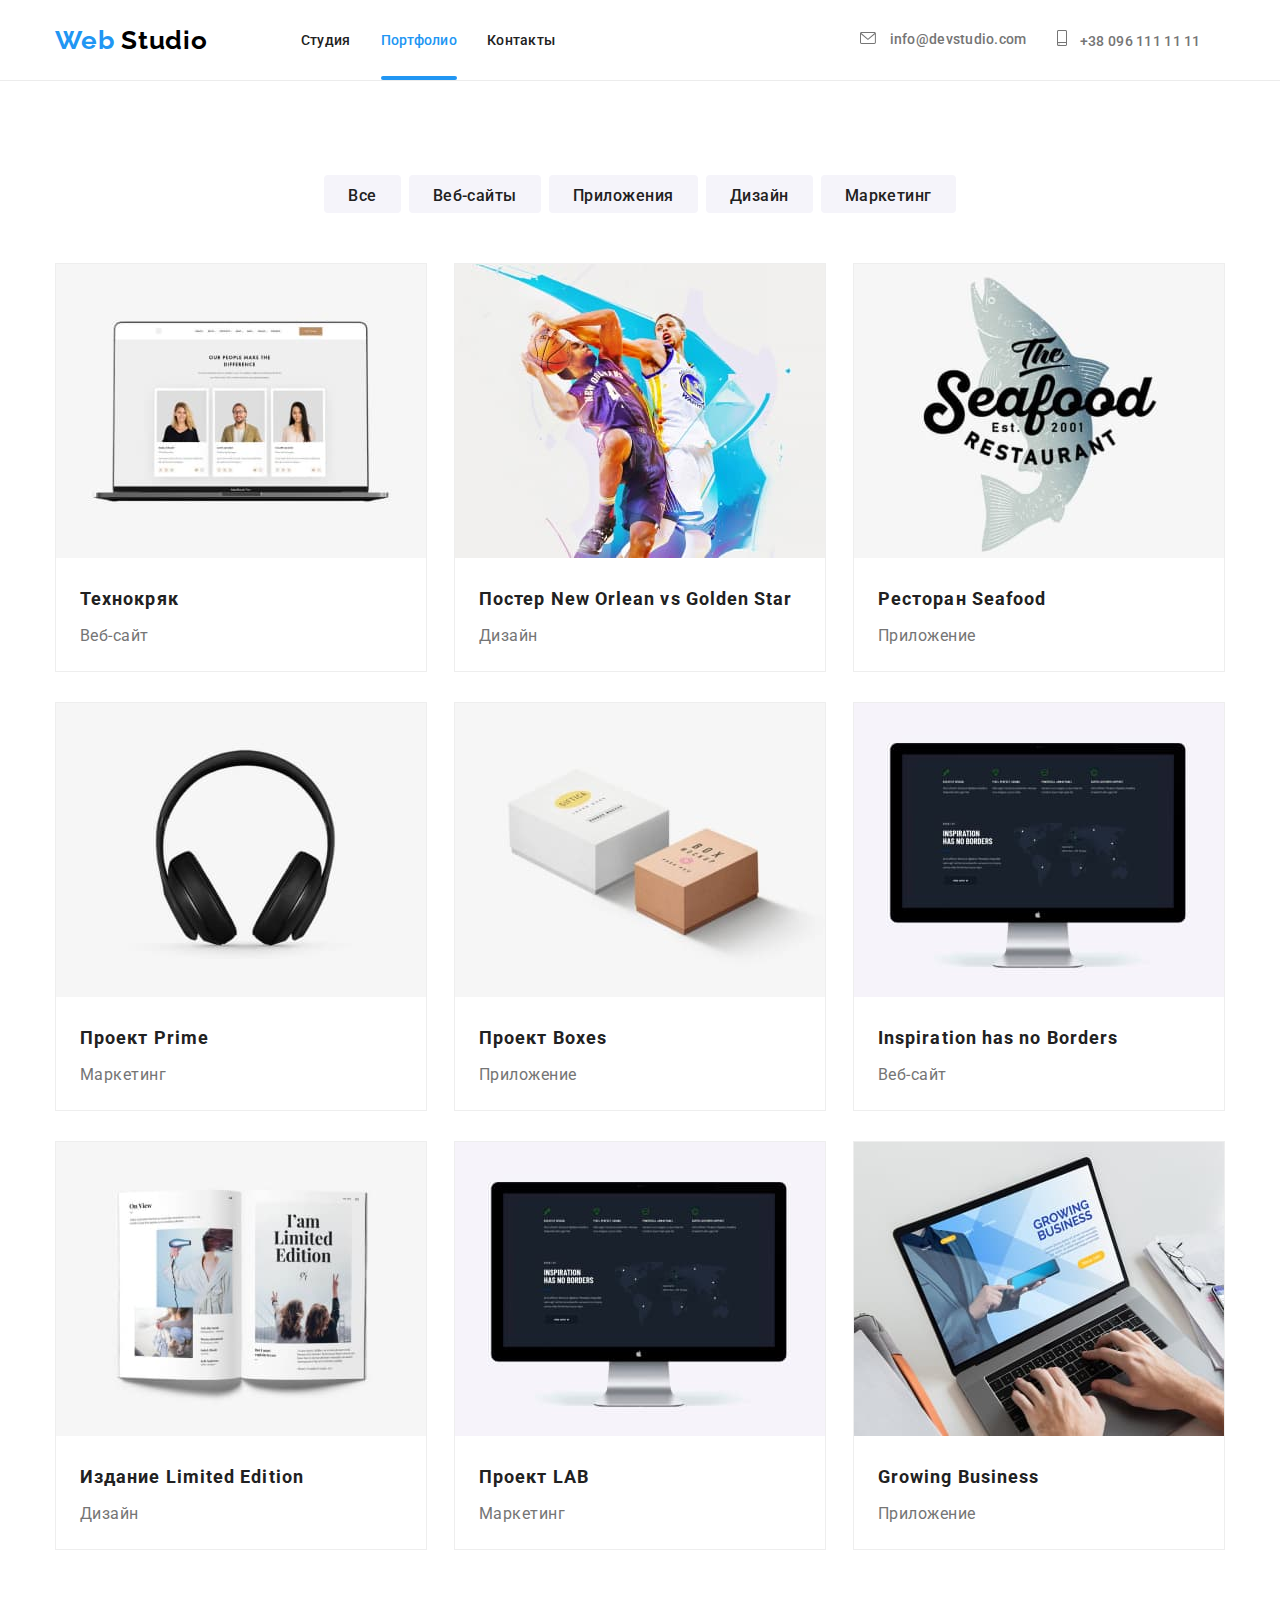
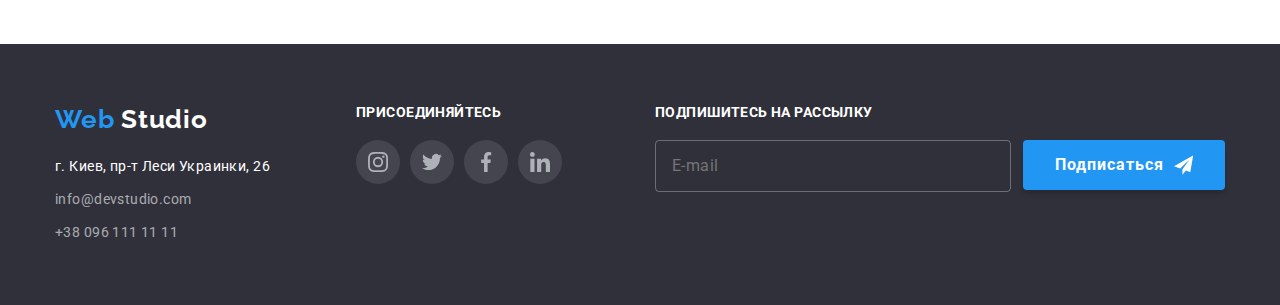
==== commit f1b87ff1: "sass" ====
--- a/portfolio.html
+++ b/portfolio.html
@@ -13,7 +13,7 @@
 			href="https://fonts.googleapis.com/css2?family=Raleway:wght@700&family=Roboto:wght@400;500;700;900&display=swap"
 			rel="stylesheet"
 		/>
-		<link rel="stylesheet" href="./css/main.min.css" />
+		<link rel="stylesheet" href="./css/portfolio.min.css" />
 	</head>
 	<body>
 		<header class="header">
@@ -21,17 +21,17 @@
 				<nav class="navigation">
 					<a class="logo link" href="/" lang="en">
 						Web
-						<span class="logo_black">Studio</span>
-					</a>
-					<ul class="menu_list list">
-						<li class="menu_list_item">
-							<a class="menu_list_link link" href="./index.html">Студия</a>
-						</li>
-						<li class="menu_list_item">
-							<a class="menu_list_link active_link link" href="#">Портфолио</a>
-						</li>
-						<li class="menu_list_item">
-							<a class="menu_list_link link" href="./index.html">Контакты</a>
+						<span class="logo__black">Studio</span>
+					</a>
+					<ul class="menu-list list">
+						<li class="menu-list__item">
+							<a class="menu-list__link link" href="./index.html">Студия</a>
+						</li>
+						<li class="menu-list__item">
+							<a class="menu-list__link active_link link" href="#">Портфолио</a>
+						</li>
+						<li class="menu-list__item">
+							<a class="menu-list__link link" href="./index.html">Контакты</a>
 						</li>
 					</ul>
 				</nav>
@@ -57,12 +57,12 @@
 				<div class="container">
 					<h2 class="filters_title visually-hidden">Фильтры</h2>
 					<div class="filters_buttons">
-						<ul class="filters_list list">
-							<li class="filter_name"><button class="button2" type="button">Все</button></li>
-							<li class="filter_name"><button class="button2" type="button">Веб-сайты</button></li>
-							<li class="filter_name"><button class="button2" type="button">Приложения</button></li>
-							<li class="filter_name"><button class="button2" type="button">Дизайн</button></li>
-							<li class="filter_name"><button class="button2" type="button">Маркетинг</button></li>
+						<ul class="filters__list list">
+							<li class="filters__name"><button class="button2" type="button">Все</button></li>
+							<li class="filters__name"><button class="button2" type="button">Веб-сайты</button></li>
+							<li class="filters__name"><button class="button2" type="button">Приложения</button></li>
+							<li class="filters__name"><button class="button2" type="button">Дизайн</button></li>
+							<li class="filters__name"><button class="button2" type="button">Маркетинг</button></li>
 						</ul>
 						<h2 class="visually-hidden">--Проекты--</h2>
 						<ul class="project_list list">
@@ -228,46 +228,46 @@
 				<div class="footer2">
 					<a class="logo link" href="/" lang="en">
 						Web
-						<span class="logo_white">Studio</span>
-					</a>
-					<address class="address_footer">
+						<span class="logo__white">Studio</span>
+					</a>
+					<address class="footer__address">
 						<p class="post_address">г. Киев, пр-т Леси Украинки, 26</p>
-						<a class="footer_contact_mail link" href="mailto:info@devstudio.com">info@devstudio.com</a>
+						<a class="footer__contact_mail link" href="mailto:info@devstudio.com">info@devstudio.com</a>
 						<br />
-						<a class="footer_contact_tel link" href="tel:+380961111111">+38 096 111 11 11</a>
+						<a class="footer__contact_tel link" href="tel:+380961111111">+38 096 111 11 11</a>
 					</address>
 				</div>
-				<div class="container footer_socials">
+				<div class="container footer__socials">
 					<p class="contact_us">Присоединяйтесь</p>
-					<ul class="footer_social_list list">
+					<ul class="footer__social-list list">
 						<li class="social_item icon-instagram">
-							<a class="link_social dark_bg" href="https://www.instagram.com/" aria-label="instagram">
-								<svg class="icon_link">
+							<a class="link-social dark_bg" href="https://www.instagram.com/" aria-label="instagram">
+								<svg class="icon-link">
 									<use href="./images_svg/sprite.svg#instagram"></use>
 								</svg>
 							</a>
 						</li>
 						<li class="social_item icon-twitter">
-							<a class="link_social dark_bg" href="https://twitter.com/?lang=ru" aria-label="twitter">
-								<svg class="icon_link">
+							<a class="link-social dark_bg" href="https://twitter.com/?lang=ru" aria-label="twitter">
+								<svg class="icon-link">
 									<use href="./images_svg/sprite.svg#twitter"></use>
 								</svg>
 							</a>
 						</li>
 						<li class="social_item icon-facebook">
-							<a class="link_social dark_bg" href="https://www.facebook.com/" aria-label="facebook">
-								<svg class="icon_link">
+							<a class="link-social dark_bg" href="https://www.facebook.com/" aria-label="facebook">
+								<svg class="icon-link">
 									<use href="./images_svg/sprite.svg#facebook"></use>
 								</svg>
 							</a>
 						</li>
 						<li class="social_item icon-linkedin">
 							<a
-								class="link_social dark_bg"
+								class="link-social dark_bg"
 								href="https://www.linkedin.com/authwall?trk=bf&trkInfo=AQFQU4GR1DfptQAAAXaBrENY4tUHcgxnQT-7zcfJdnDuVNA3asmFvfvqSu0NkFpVjfwIOHPbWcX_E11xOpwyYZSCx-Q_JW-6I7pPxdfFWjn7p-mJKkLdEw6dqwgr5nu7y8K1pEQ=&originalReferer=https://www.google.com/&sessionRedirect=https%3A%2F%2Fru.linkedin.com%2F"
 								aria-label="linkedin"
 							>
-								<svg class="icon_link">
+								<svg class="icon-link">
 									<use href="./images_svg/sprite.svg#linkedin"></use>
 								</svg>
 							</a>
@@ -282,7 +282,7 @@
 
 							<button type="button" class="button">
 								Подписаться
-								<svg class="icon_link" width="24" height="24">
+								<svg class="icon-link" width="24" height="24">
 									<use href="./images_svg/sprite.svg#icon_send"></use>
 								</svg>
 							</button>
--- a/css/portfolio.min.css
+++ b/css/portfolio.min.css
@@ -0,0 +1,2 @@
+.visually-hidden{position:absolute !important;clip:rect(1px 1px 1px 1px);clip:rect(1px, 1px, 1px, 1px);padding:0 !important;border:0 !important;height:1px !important;width:1px !important;overflow:hidden}h1,h2,h3,h4,h5,h6,p{margin:0;padding:0}ul{margin:0;padding:0}body{font-family:"Roboto",sans-serif;font-style:normal;font-size:14px}.link{font-style:normal;font-weight:500;line-height:1.14;letter-spacing:0.02em;font-size:14px;color:#212121;text-decoration:none;cursor:pointer;outline:none}.list{list-style:none}.img{display:block}.container{width:1200px;margin:0 auto;padding:0 15px}.header .logo{margin-right:93px}.logo{font-family:"Raleway",sans-serif;font-weight:700;font-size:26px;line-height:1.192;letter-spacing:0.03em;color:#2196f3}.logo__black{color:#000000}.address{display:flex;align-items:center}.button{font-weight:700;font-size:16px;line-height:1.87;display:flex;align-items:center;margin:auto;margin-top:30px;min-width:200px;letter-spacing:0.06em;justify-content:center;color:#ffffff;padding:10px 32px;background:#2196f3;box-shadow:0px 4px 4px rgba(0,0,0,0.15);border-radius:4px;cursor:pointer;transition-property:background-color;transition-duration:250ms;transition-timing-function:cubic-bezier(0.4, 0, 0.2, 1)}.button:hover,.button:focus{background-color:#188ce8;outline:none}.social-list{display:flex;margin:16px 32px 30px;justify-content:space-between}.link-social{display:flex;justify-content:center;align-items:center;width:44px;height:44px;background-color:#ffffff;border-radius:50%;transition-property:background-color;transition-duration:250ms;transition-timing-function:cubic-bezier(0.4, 0, 0.2, 1)}.link-social:hover,.link-social:focus{background-color:#2196f3;outline:none}.icon-link{height:20px;width:20px;fill:#afb1b8;transition-property:fill;transition-duration:250ms;transition-timing-function:cubic-bezier(0.4, 0, 0.2, 1)}.link-social:hover .icon-link,.link-social:focus .icon-link{fill:#ffffff;outline:none}.filters .container{padding-top:94px;padding-bottom:94px}.filters__list{display:flex;justify-content:center;align-items:center}.filters__name:not(:last-child){margin-right:8px}.button2{font-weight:500;font-size:16px;line-height:1.62;text-align:center;letter-spacing:0.03em;color:#212121;margin:auto;height:38px;padding:6px 22px;background-color:#f5f4fa;border-radius:4px;border-color:transparent;cursor:pointer;transition:all 250ms cubic-bezier(0.4, 0, 0.2, 1)}.button2:hover,.button2:focus{background-color:#2196f3;color:#ffffff;outline:none}.overlay{padding:63px 24px;font-weight:400;font-size:18px;line-height:1.56;letter-spacing:0.03em;color:#ffffff;background-color:rgba(33,150,243,0.9);position:absolute;width:100%;height:100%;top:0px;left:0px;transform:translateY(105%);transition:transform 250ms linear}.project_item:hover .overlay,.project_item_a:focus .overlay{transform:translateY(0);outline:none}.header .container{display:flex;align-items:center;height:80px}.header::after{display:block;content:"";height:1px;background-color:#ececec}.navigation{display:flex;align-items:center}.menu-list{display:flex;margin-right:305px}.menu-list__item:not(:last-child){margin-right:30px}.menu-list__link{position:relative;overflow:hidden;transition:color 250ms cubic-bezier(0.4, 0, 0.2, 1)}.menu-list__link:hover,.menu-list__link:focus{color:#2196f3;outline:none}.contact_mail{margin-right:30px}.active_link{color:#2196f3;outline:none}.active_link::after{display:block;content:"";width:100%;height:4px;border-radius:2px;background-color:#2196f3;position:absolute;bottom:-32px}.pic_smartphone,.pic_envelope{margin-right:10px;fill:#757575;transition-property:fill;transition-duration:250ms;transition-timing-function:cubic-bezier(0.4, 0, 0.2, 1)}.contact_tel:hover .pic_smartphone,.contact_tel:focus .pic_smartphone,.contact_mail:hover .pic_smartphone,.contact_mail:focus .pic_smartphone,.contact_tel:hover .pic_envelope,.contact_tel:focus .pic_envelope,.contact_mail:hover .pic_envelope,.contact_mail:focus .pic_envelope{fill:#2196f3}.contact_mail,.contact_tel{color:#757575;transition:color 250ms cubic-bezier(0.4, 0, 0.2, 1)}.contact_mail:hover,.contact_mail:focus,.contact_tel:hover,.contact_tel:focus{color:#2196f3;outline:none}.logo__white{color:#ffffff}.footer{background:#2f303a;max-width:1600px}.footer1{display:flex;min-width:1200px;padding-left:15px;padding-right:15px;font-weight:400;letter-spacing:0.03em;padding-top:60px;padding-bottom:60px}.footer2{display:block;width:231px}.footer__address{display:block}.post_address{font-style:normal;line-height:1.71;color:#ffffff;margin:20px 0 0 0}.footer__contact_mail,.footer__contact_tel{display:inline-block;font-style:normal;font-weight:400;letter-spacing:0.03em;line-height:1.71;color:rgba(255,255,255,0.6);margin-top:9px}.footer__socials{display:block;width:206px;padding:0;margin-left:70px}.footer__social-list{display:flex;margin-top:20px;list-style:none;height:44px;justify-content:space-between}.dark_bg{background-color:rgba(255,255,255,0.1);transition-property:background-color;transition-duration:250ms;transition-timing-function:cubic-bezier(0.4, 0, 0.2, 1)}.dark_bg:hover,.dark_bg:focus{background-color:#2196f3;outline:none}.dark_bg .icon_link,.dark_bg:focus .icon_link,.dark_bg:hover .icon_link{fill:#ffffff;outline:none}.contact_us{display:inline-block;font-weight:700;font-size:14px;line-height:1.143;letter-spacing:0.03em;text-transform:uppercase;color:#ffffff}.mail_input{display:block;width:570px;padding:0;margin:0}.subscribe{display:inline-block;font-weight:700;font-size:14px;line-height:1.143;letter-spacing:0.03em;text-transform:uppercase;color:#ffffff}.input_block{display:flex}.input{box-sizing:border-box;width:358px;padding-top:15px;padding-bottom:15px;padding-left:16px;margin-top:20px;margin-right:12px;background-color:transparent;border:1px solid rgba(255,255,255,0.3);border-radius:4px;font-weight:normal;font-size:16px;line-height:1.25;align-items:center;letter-spacing:0.03em;color:rgba(255,255,255,0.6)}.mail_input .button{display:flexbox;margin-top:20px;border:transparent;box-shadow:0px 4px 4px rgba(0,0,0,0.15)}.button .icon-link{display:block;margin-left:10px;fill:#ffffff}.project_list{margin-top:50px;display:flex;flex-wrap:wrap;justify-content:space-between;align-items:center}.project_item{display:block;flex-basis:calc(100% - 60px)/3;padding:0;margin-bottom:30px;background:#ffffff;border:1px solid #eeeeee;text-decoration:none;cursor:pointer;transition:box-shadow 250ms cubic-bezier(0.4, 0, 0.2, 1)}.project_item_a{display:block;text-decoration:none}.project_item_a:focus,.project_item_a:hover{box-shadow:0px 1px 1px rgba(0,0,0,0.12),0px 4px 4px rgba(0,0,0,0.06),1px 4px 6px rgba(0,0,0,0.16);outline:none}.project_item:nth-last-child(-n+3){margin-bottom:0}.image_box{display:block;width:max-content;position:relative;overflow:hidden}.proj_title{display:block;padding:20px 24px;z-index:1}.proj_name{font-weight:bold;font-size:18px;line-height:2;letter-spacing:0.06em;color:#212121}.proj_description{font-weight:400;font-size:16px;line-height:1.87;letter-spacing:0.03em;color:#757575;margin-top:4px}
+/*# sourceMappingURL=portfolio.min.css.map */